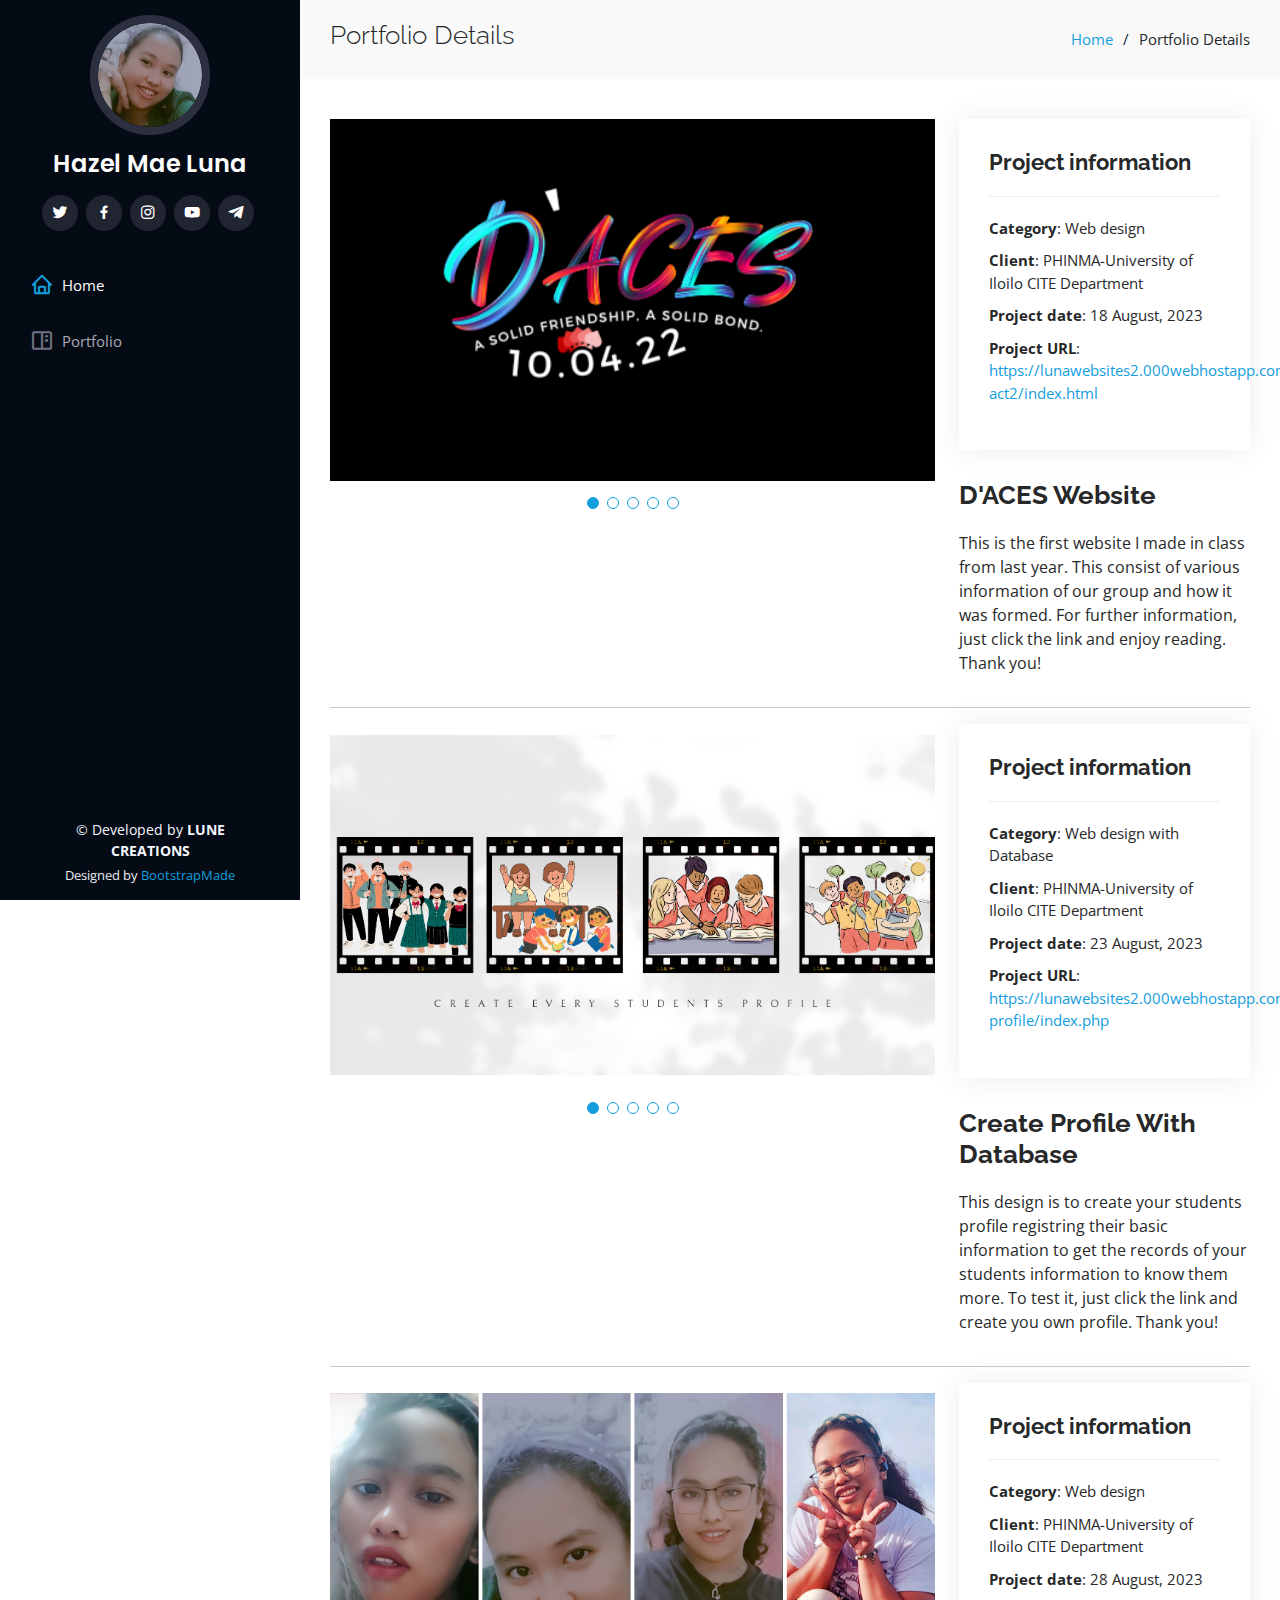
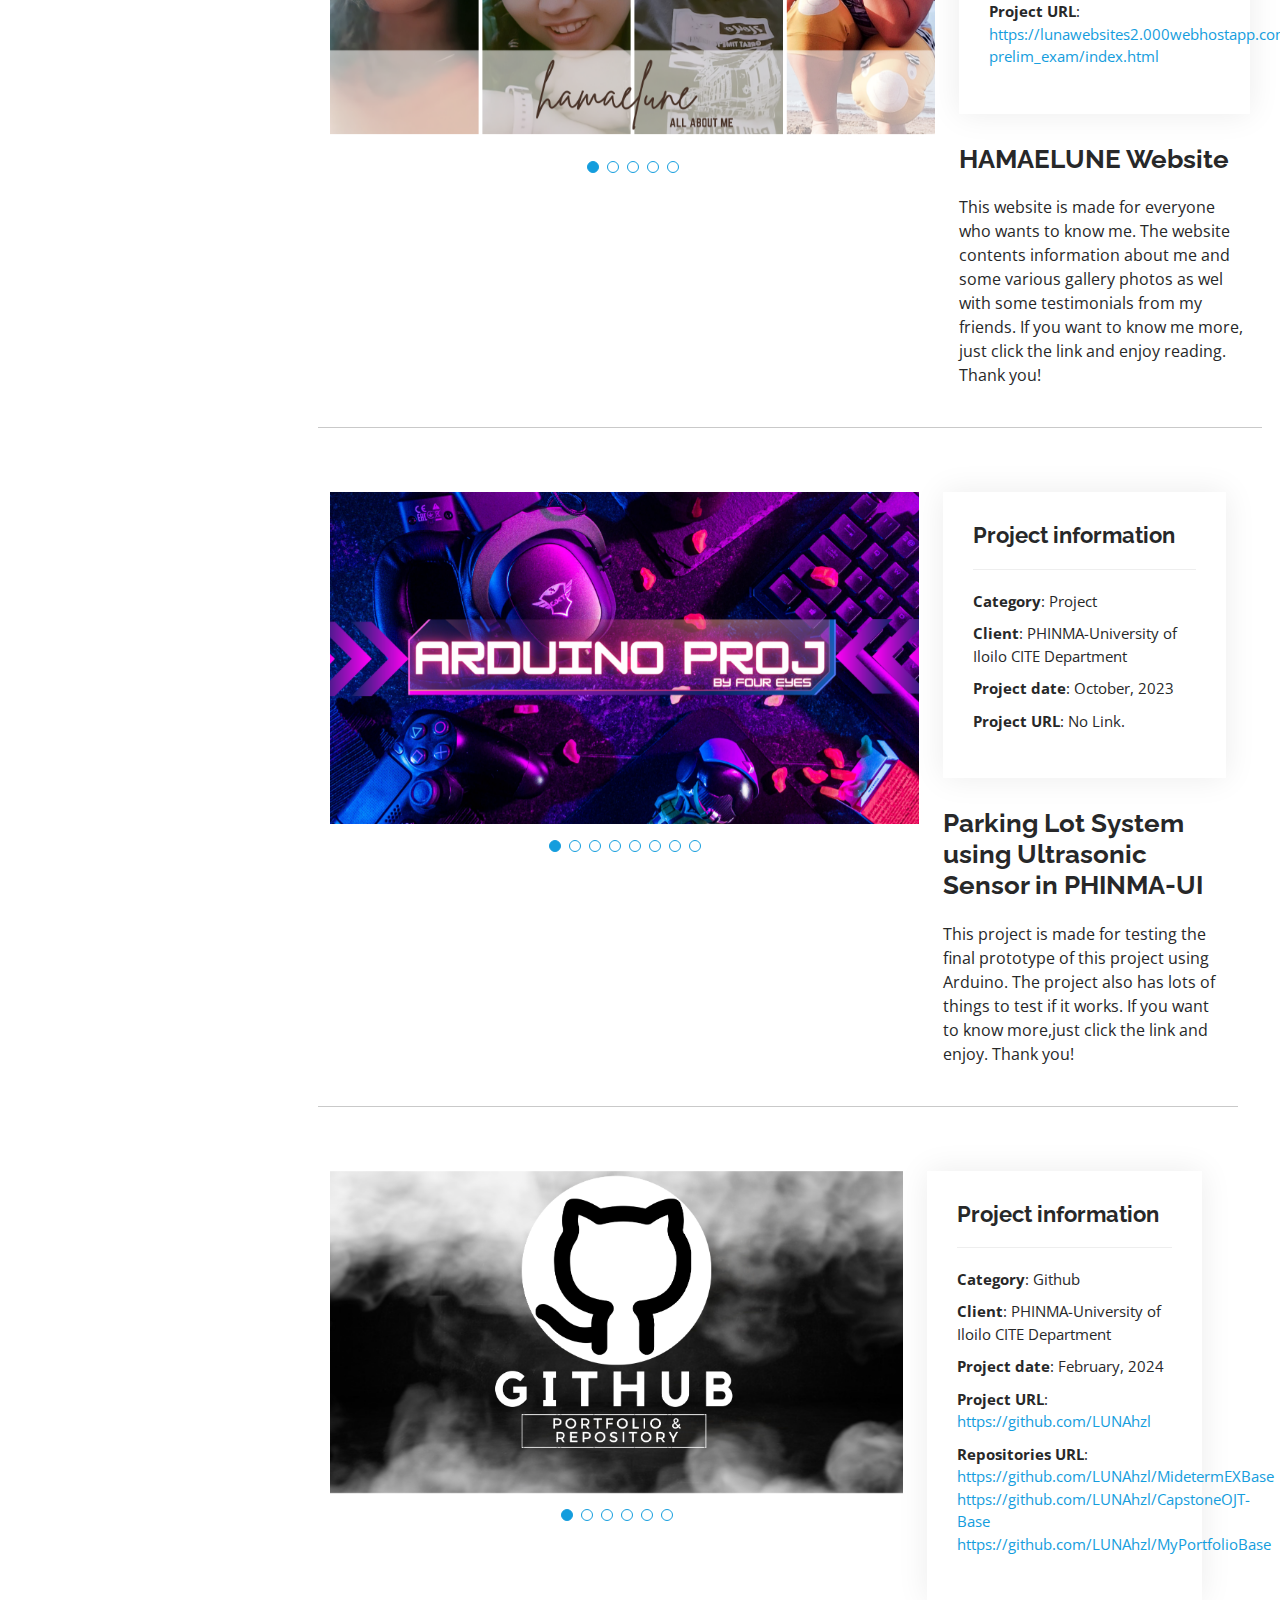
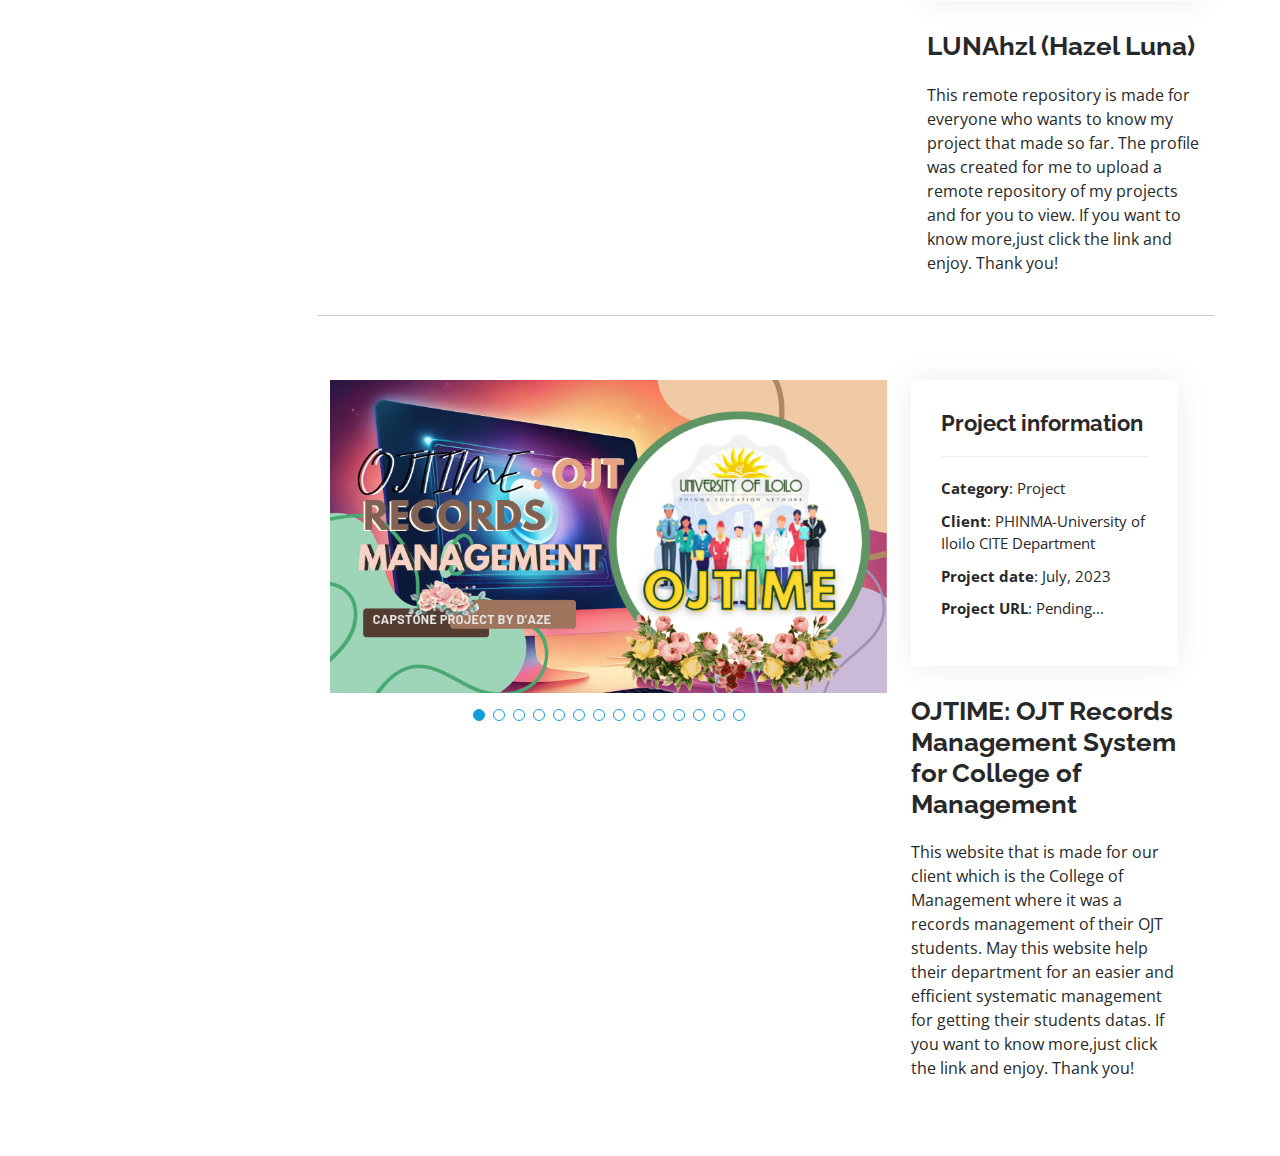
==== portfolio-details.html @ d36284cc "first commit" ====
<!DOCTYPE html>
<html lang="en">

<head>
  <meta charset="utf-8">
  <meta content="width=device-width, initial-scale=1.0" name="viewport">

  <title>HAZEL PORTFOLIO Details</title>
  <meta content="" name="description">
  <meta content="" name="keywords">

  <!-- Favicons -->
  <link href="assets/img/icon2.png" rel="icon">
  <link href="assets/img/icon1.png" rel="apple-touch-icon">

  <!-- Google Fonts -->
  <link href="https://fonts.googleapis.com/css?family=Open+Sans:300,300i,400,400i,600,600i,700,700i|Raleway:300,300i,400,400i,500,500i,600,600i,700,700i|Poppins:300,300i,400,400i,500,500i,600,600i,700,700i" rel="stylesheet">

  <!-- Vendor CSS Files -->
  <link href="assets/vendor/aos/aos.css" rel="stylesheet">
  <link href="assets/vendor/bootstrap/css/bootstrap.min.css" rel="stylesheet">
  <link href="assets/vendor/bootstrap-icons/bootstrap-icons.css" rel="stylesheet">
  <link href="assets/vendor/boxicons/css/boxicons.min.css" rel="stylesheet">
  <link href="assets/vendor/glightbox/css/glightbox.min.css" rel="stylesheet">
  <link href="assets/vendor/swiper/swiper-bundle.min.css" rel="stylesheet">

  <!-- Template Main CSS File -->
  <link href="assets/css/style.css" rel="stylesheet">

  <!-- =======================================================
  * Template Name: iPortfolio
  * Updated: Jul 27 2023 with Bootstrap v5.3.1
  * Template URL: https://bootstrapmade.com/iportfolio-bootstrap-portfolio-websites-template/
  * Author: BootstrapMade.com
  * License: https://bootstrapmade.com/license/
  ======================================================== -->
</head>

<body>

  <!-- ======= Mobile nav toggle button ======= -->
  <i class="bi bi-list mobile-nav-toggle d-xl-none"></i>

  <!-- ======= Header ======= -->
  <header id="header">
    <div class="d-flex flex-column">

      <div class="profile">
        <img src="assets/img/6-modified.png" alt="" class="img-fluid rounded-circle">
        <h1 class="text-light"><a href="index.html">Hazel Mae Luna</a></h1>
        <div class="social-links mt-3 text-center">
          <a href="https://twitter.com/hzlm_luna156" class="twitter"><i class="bx bxl-twitter"></i></a>
          <a href="https://www.facebook.com/jozel.km.21/" class="facebook"><i class="bx bxl-facebook"></i></a>
          <a href="https://instagram.com/hm_luna156/" class="instagram"><i class="bx bxl-instagram"></i></a>
          <a href="https://www.youtube.com/@luna_hzl21/" class="youtube"><i class="bx bxl-youtube"></i></a>
          <a href="https://t.me/hzl_luna21/" class="telegram"><i class="bx bxl-telegram"></i></a>
        </div>
      </div>

      <nav id="navbar" class="nav-menu navbar">
        <ul>
          <li><a href="index.html" class="nav-link scrollto active"><i class="bx bx-home"></i> <span>Home</span></a></li>
          <li><a href="#portfolio" class="nav-link scrollto"><i class="bx bx-book-content"></i> <span>Portfolio</span></a></li>
        </ul>
      </nav><!-- .nav-menu -->
    </div>
  </header><!-- End Header -->

  <main id="main">

    <!-- ======= Breadcrumbs ======= -->
    <section id="breadcrumbs" class="breadcrumbs">
      <div class="container">

        <div class="d-flex justify-content-between align-items-center">
          <h2>Portfolio Details</h2>
          <ol>
            <li><a href="index.php">Home</a></li>
            <li>Portfolio Details</li>
          </ol>
        </div>

      </div>
    </section><!-- End Breadcrumbs -->

    <!-- ======= Portfolio Details Section ======= -->
    <section id="portfolio-details" class="portfolio-details">
      <div class="container">

        <div class="row gy-4">

          <div class="col-lg-8">
            <div class="portfolio-details-slider swiper">
              <div class="swiper-wrapper align-items-center">

                <div class="swiper-slide">
                  <img src="assets/img/portfolio/4.png" alt="">
                </div>

                <div class="swiper-slide">
                  <img src="assets/img/portfolio/7.png" alt="">
                </div>

                <div class="swiper-slide">
                  <img src="assets/img/portfolio/10.png" alt="">
                </div>

                <div class="swiper-slide">
                  <img src="assets/img/portfolio/11.png" alt="">
                </div>

                <div class="swiper-slide">
                  <img src="assets/img/portfolio/12.png" alt="">
                </div>

              </div>
              <div class="swiper-pagination"></div>
            </div>

          </div>

          <div class="col-lg-4">
            <div class="portfolio-info">
              <h3>Project information</h3>
              <ul>
                <li><strong>Category</strong>: Web design</li>
                <li><strong>Client</strong>: PHINMA-University of Iloilo CITE Department</li>
                <li><strong>Project date</strong>: 18 August, 2023</li>
                <li><strong>Project URL</strong>: <a href="https://lunawebsites2.000webhostapp.com/act2/index.html">https://lunawebsites2.000webhostapp.com/
                  act2/index.html</a></li>
              </ul>
            </div>
            <div class="portfolio-description">
              <h2>D'ACES Website</h2>
              <p>
                This is the first website I made in class from last year. This consist of various information of our group and 
                how it was formed. For further information, just click the link and enjoy reading. Thank you!
              </p>
            </div>

            
          </div>

          
        </div>

        <hr></hr>
        <div class="row gy-4">

          <div class="col-lg-8">
            <div class="portfolio-details-slider swiper">
              <div class="swiper-wrapper align-items-center">

                <div class="swiper-slide">
                  <img src="assets/img/portfolio/18.png" alt="">
                </div>
                
                <div class="swiper-slide">
                  <img src="assets/img/portfolio/17.png" alt="">
                </div>

                <div class="swiper-slide">
                  <img src="assets/img/portfolio/8.png" alt="">
                </div>

                <div class="swiper-slide">
                  <img src="assets/img/portfolio/9.png" alt="">
                </div>

                <div class="swiper-slide">
                  <img src="assets/img/portfolio/16.png" alt="">
                </div>

              </div>
              <div class="swiper-pagination"></div>
            </div>

          </div>

          <div class="col-lg-4">
            <div class="portfolio-info">
              <h3>Project information</h3>
              <ul>
                <li><strong>Category</strong>: Web design with Database</li>
                <li><strong>Client</strong>: PHINMA-University of Iloilo CITE Department</li>
                <li><strong>Project date</strong>: 23 August, 2023</li>
                <li><strong>Project URL</strong>: <a href="https://lunawebsites2.000webhostapp.com/profile/index.php">https://lunawebsites2.000webhostapp.com/
                  profile/index.php</a></li>
              </ul>
            </div>
            <div class="portfolio-description">
              <h2>Create Profile With Database</h2>
              <p>
                This design is to create your students profile registring their basic information to get the records of your students
                information to know them more. To test it, just click the link and create you own profile. Thank you!
              </p>
            </div>

            
          </div>

          
        </div>

        <hr></hr>
        <div class="row gy-4">

          <div class="col-lg-8">
            <div class="portfolio-details-slider swiper">
              <div class="swiper-wrapper align-items-center">

                <div class="swiper-slide">
                  <img src="assets/img/portfolio/19.png" alt="">
                </div>

                <div class="swiper-slide">
                  <img src="assets/img/portfolio/5.png" alt="">
                </div>

                <div class="swiper-slide">
                  <img src="assets/img/portfolio/6.png" alt="">
                </div>

                <div class="swiper-slide">
                  <img src="assets/img/portfolio/21.png" alt="">
                </div>

                <div class="swiper-slide">
                  <img src="assets/img/portfolio/22.png" alt="">
                </div>

              </div>
              <div class="swiper-pagination"></div>
            </div>

          </div>

          <div class="col-lg-4">
            <div class="portfolio-info">
              <h3>Project information</h3>
              <ul>
                <li><strong>Category</strong>: Web design</li>
                <li><strong>Client</strong>: PHINMA-University of Iloilo CITE Department</li>
                <li><strong>Project date</strong>: 28 August, 2023</li>
                <li><strong>Project URL</strong>: <a href="https://lunawebsites2.000webhostapp.com/prelim_exam/index.html">https://lunawebsites2.000webhostapp.com/
                  prelim_exam/index.html</a></li>
              </ul>
            </div>
            <div class="portfolio-description">
              <h2>HAMAELUNE Website</h2>
              <p>
                This website is made for everyone who wants to know me. The website contents information about me and
                some various gallery photos as wel with some testimonials from my friends. If you want to know me more,
                just click the link and enjoy reading. Thank you!
              </p>
            </div>

            
          </div>

          <hr></hr>
        <div class="row gy-4">

          <div class="col-lg-8">
            <div class="portfolio-details-slider swiper">
              <div class="swiper-wrapper align-items-center">

                <div class="swiper-slide">
                  <img src="assets/img/portfolio/arduino.png" alt="">
                </div>

                <div class="swiper-slide">
                  <img src="assets/img/portfolio/ard1.png" alt="">
                </div>

                <div class="swiper-slide">
                  <img src="assets/img/portfolio/ard2.png" alt="">
                </div>

                <div class="swiper-slide">
                  <img src="assets/img/portfolio/ard3.png" alt="">
                </div>

                <div class="swiper-slide">
                  <img src="assets/img/portfolio/ard5.png" alt="">
                </div>

                <div class="swiper-slide">
                  <img src="assets/img/portfolio/ard6.png" alt="">
                </div>

                <div class="swiper-slide">
                  <img src="assets/img/portfolio/ard4.png" alt="">
                </div>

                <div class="swiper-slide">
                  <img src="assets/img/portfolio/ard7.png" alt="">
                </div>

              </div>
              <div class="swiper-pagination"></div>
            </div>

          </div>

          <div class="col-lg-4">
            <div class="portfolio-info">
              <h3>Project information</h3>
              <ul>
                <li><strong>Category</strong>: Project</li>
                <li><strong>Client</strong>: PHINMA-University of Iloilo CITE Department</li>
                <li><strong>Project date</strong>: October, 2023</li>
                <li><strong>Project URL</strong>: <a href=""></a>No Link.</li>
              </ul>
            </div>
            <div class="portfolio-description">
              <h2>Parking Lot System using Ultrasonic Sensor in PHINMA-UI</h2>
              <p>
                This project is made for testing the final prototype of this project using Arduino. The 
                project also has lots of things to test if it works. If you want to know more,just click the link and enjoy. Thank you!
              </p>
            </div>

            
          </div>

          <hr></hr>
        <div class="row gy-4">

          <div class="col-lg-8">
            <div class="portfolio-details-slider swiper">
              <div class="swiper-wrapper align-items-center">

                <div class="swiper-slide">
                  <img src="assets/img/portfolio/gh.png" alt="">
                </div>

                <div class="swiper-slide">
                  <img src="assets/img/portfolio/p3.png" alt="">
                </div>

                <div class="swiper-slide">
                  <img src="assets/img/portfolio/p2.png" alt="">
                </div>

                <div class="swiper-slide">
                  <img src="assets/img/portfolio/gh2.png" alt="">
                </div>

                <div class="swiper-slide">
                  <img src="assets/img/portfolio/gh1.png" alt="">
                </div>

                <div class="swiper-slide">
                  <img src="assets/img/portfolio/p1.png" alt="">
                </div>

              </div>
              <div class="swiper-pagination"></div>
            </div>

          </div>

          <div class="col-lg-4">
            <div class="portfolio-info">
              <h3>Project information</h3>
              <ul>
                <li><strong>Category</strong>: Github</li>
                <li><strong>Client</strong>: PHINMA-University of Iloilo CITE Department</li>
                <li><strong>Project date</strong>: February, 2024</li>
                <li><strong>Project URL</strong>: <a href="https://github.com/LUNAhzl">https://github.com/LUNAhzl</a></li>
                <li><strong>Repositories URL</strong>: <a href="https://github.com/LUNAhzl/MidetermEXBase">https://github.com/LUNAhzl/MidetermEXBase</a></br><a href="https://github.com/LUNAhzl/CapstoneOJT-Base">https://github.com/LUNAhzl/CapstoneOJT-Base</a></br><a href="https://github.com/LUNAhzl/MyPortfolioBase">https://github.com/LUNAhzl/MyPortfolioBase</a></li>
              </ul>
            </div>
            <div class="portfolio-description">
              <h2>LUNAhzl (Hazel Luna)</h2>
              <p>
                This remote repository is made for everyone who wants to know my project that made so far. The profile was created for me to upload a remote
                repository of my projects and for you to view. If you want to know more,just click the link and enjoy. Thank you!
              </p>
            </div>

            
          </div>

          <hr></hr>
        <div class="row gy-4">

          <div class="col-lg-8">
            <div class="portfolio-details-slider swiper">
              <div class="swiper-wrapper align-items-center">

                <div class="swiper-slide">
                  <img src="assets/img/portfolio/ojtss.png" alt="">
                </div>

                <div class="swiper-slide">
                  <img src="assets/img/portfolio/ojt1.png" alt="">
                </div>

                <div class="swiper-slide">
                  <img src="assets/img/portfolio/ojt2.png" alt="">
                </div>

                <div class="swiper-slide">
                  <img src="assets/img/portfolio/ojt3.png" alt="">
                </div>

                <div class="swiper-slide">
                  <img src="assets/img/portfolio/ojt4.png" alt="">
                </div>

                <div class="swiper-slide">
                  <img src="assets/img/portfolio/ojt5.png" alt="">
                </div>

                <div class="swiper-slide">
                  <img src="assets/img/portfolio/ojt6.png" alt="">
                </div>

                <div class="swiper-slide">
                  <img src="assets/img/portfolio/ojt7.png" alt="">
                </div>

                <div class="swiper-slide">
                  <img src="assets/img/portfolio/ojt8.png" alt="">
                </div>

                <div class="swiper-slide">
                  <img src="assets/img/portfolio/ojt9.png" alt="">
                </div>

                <div class="swiper-slide">
                  <img src="assets/img/portfolio/ojt10.png" alt="">
                </div>

                <div class="swiper-slide">
                  <img src="assets/img/portfolio/ojt11.png" alt="">
                </div>

                <div class="swiper-slide">
                  <img src="assets/img/portfolio/ojt12.png" alt="">
                </div>

                <div class="swiper-slide">
                  <img src="assets/img/portfolio/ojt13.png" alt="">
                </div>

              </div>
              <div class="swiper-pagination"></div>
            </div>

          </div>

          <div class="col-lg-4">
            <div class="portfolio-info">
              <h3>Project information</h3>
              <ul>
                <li><strong>Category</strong>: Project</li>
                <li><strong>Client</strong>: PHINMA-University of Iloilo CITE Department</li>
                <li><strong>Project date</strong>: July, 2023</li>
                <li><strong>Project URL</strong>: <a href=""></a>Pending...</li>
              </ul>
            </div>
            <div class="portfolio-description">
              <h2>OJTIME: OJT Records Management System for College of Management</h2>
              <p>
                This website that is made for our client which is the College of Management where it was 
                a records management of their OJT students. May this website help their department for an 
                easier and efficient systematic management for getting their students datas. If you want to 
                know more,just click the link and enjoy. Thank you!
              </p>
            </div>

            
          </div>


          
        </div>

      </div>
    </section><!-- End Portfolio Details Section -->

  </main><!-- End #main -->

  <!-- ======= Footer ======= -->
  <footer id="footer">
    <div class="container">
      <div class="copyright">
        &copy; Developed by <strong><span>LUNE CREATIONS</span></strong>
      </div>
      <div class="credits">
        <!-- All the links in the footer should remain intact. -->
        <!-- You can delete the links only if you purchased the pro version. -->
        <!-- Licensing information: https://bootstrapmade.com/license/ -->
        <!-- Purchase the pro version with working PHP/AJAX contact form: https://bootstrapmade.com/iportfolio-bootstrap-portfolio-websites-template/ -->
        Designed by <a href="https://bootstrapmade.com/">BootstrapMade</a>
      </div>
    </div>
  </footer><!-- End  Footer -->

  <a href="#" class="back-to-top d-flex align-items-center justify-content-center"><i class="bi bi-arrow-up-short"></i></a>

  <!-- Vendor JS Files -->
  <script src="assets/vendor/purecounter/purecounter_vanilla.js"></script>
  <script src="assets/vendor/aos/aos.js"></script>
  <script src="assets/vendor/bootstrap/js/bootstrap.bundle.min.js"></script>
  <script src="assets/vendor/glightbox/js/glightbox.min.js"></script>
  <script src="assets/vendor/isotope-layout/isotope.pkgd.min.js"></script>
  <script src="assets/vendor/swiper/swiper-bundle.min.js"></script>
  <script src="assets/vendor/typed.js/typed.umd.js"></script>
  <script src="assets/vendor/waypoints/noframework.waypoints.js"></script>
  <script src="assets/vendor/php-email-form/validate.js"></script>

  <!-- Template Main JS File -->
  <script src="assets/js/main.js"></script>

</body>

</html>
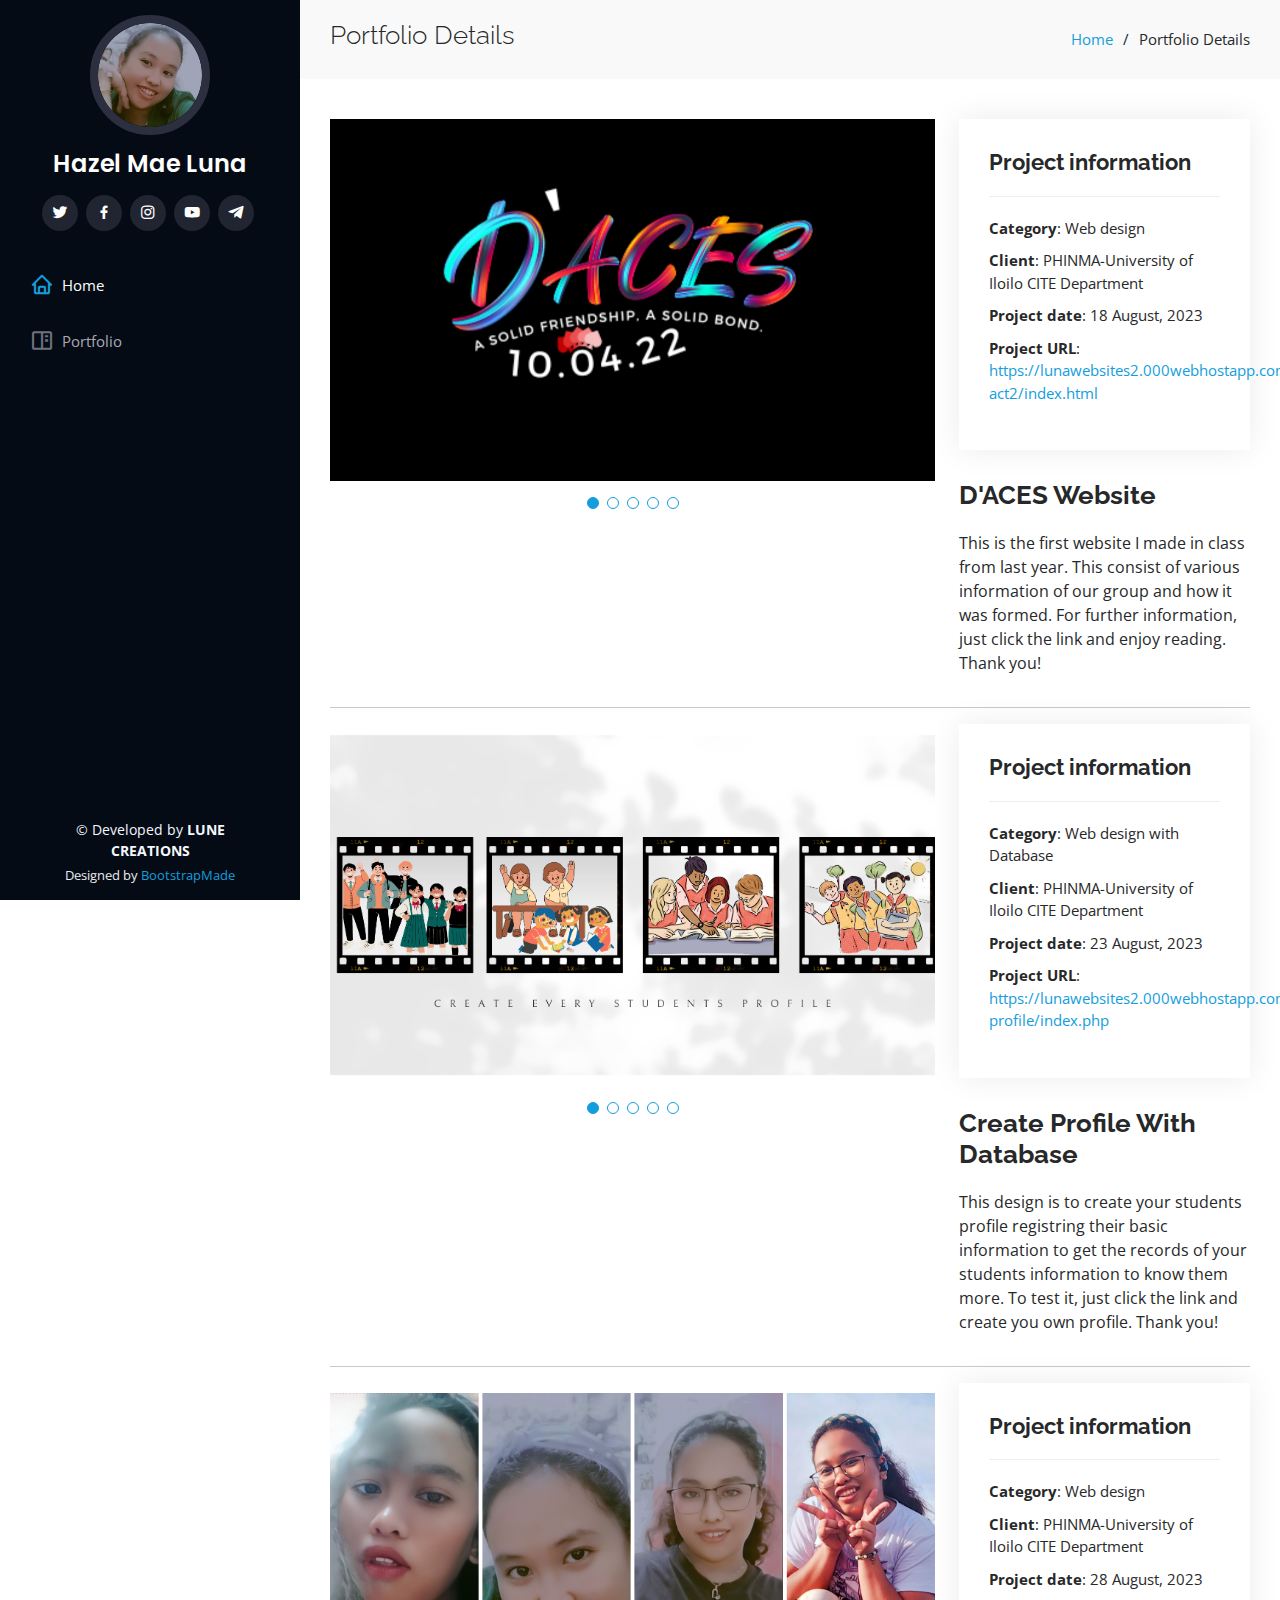
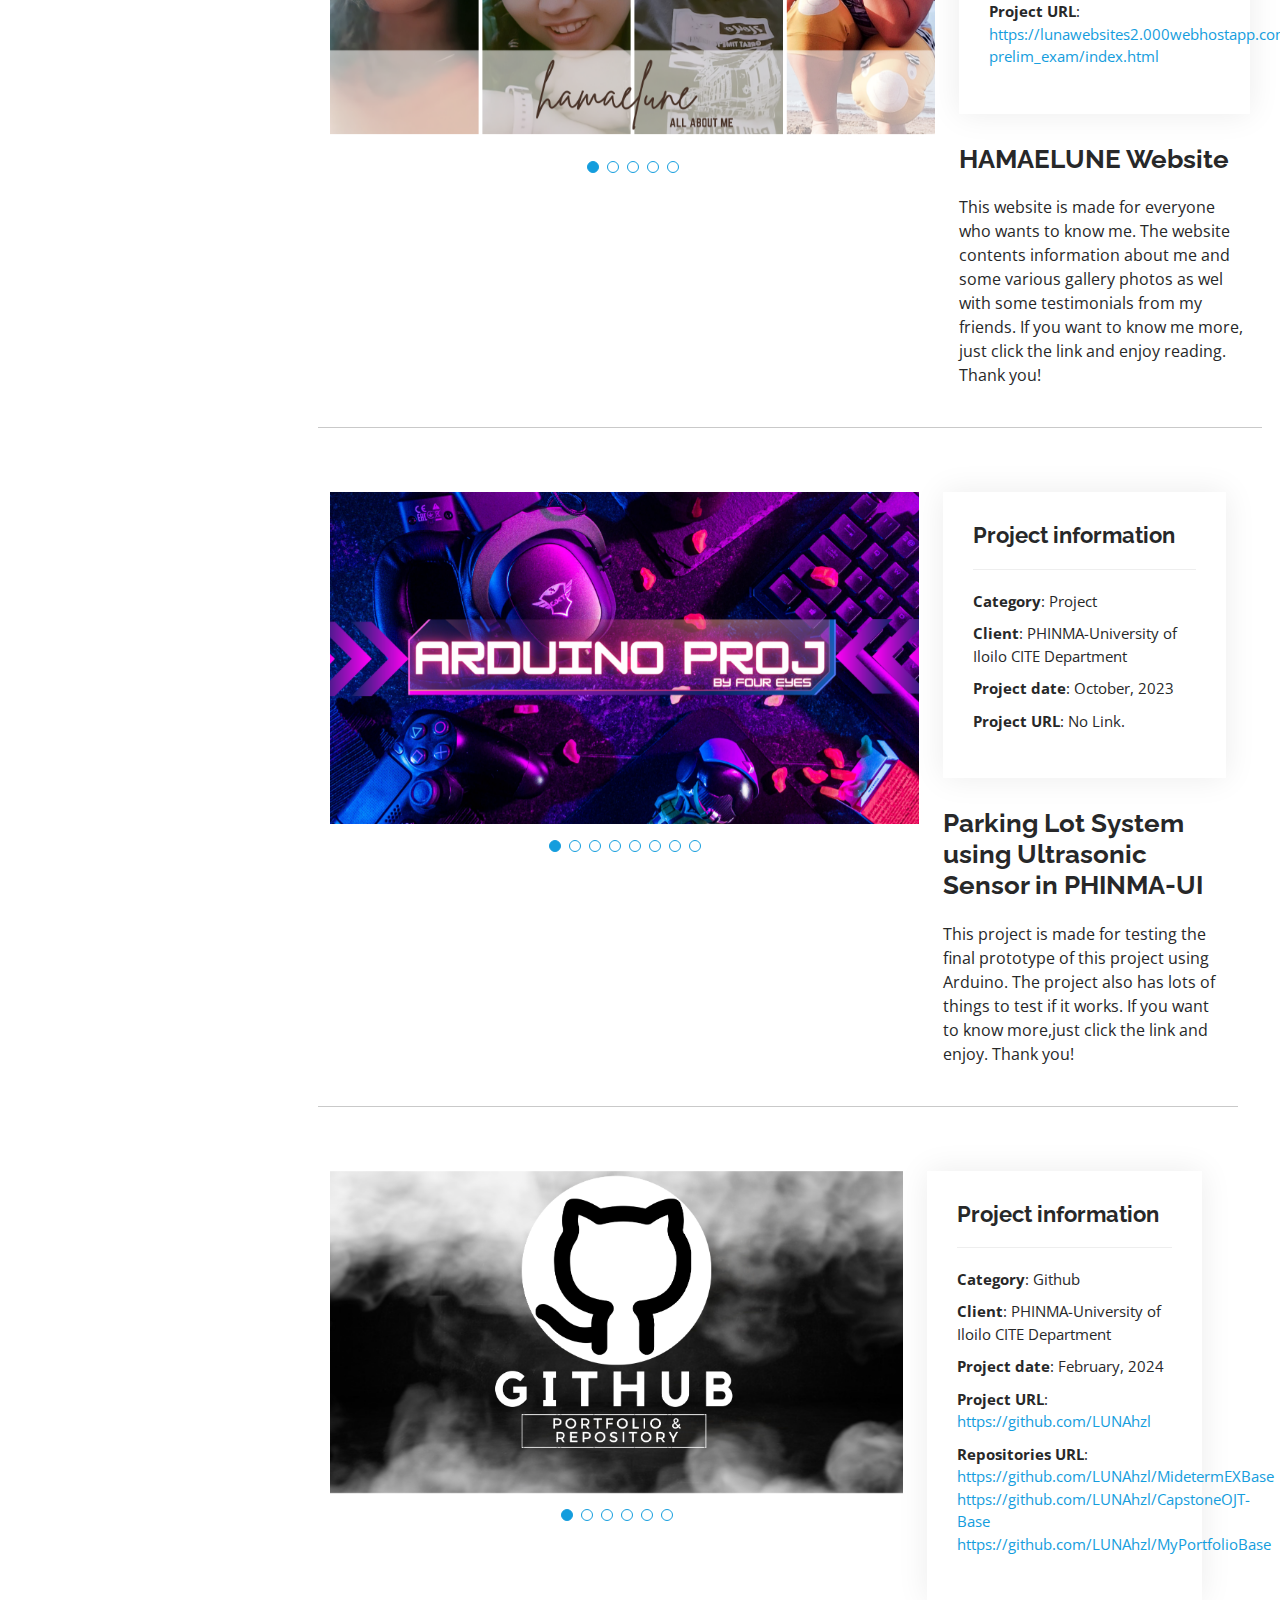
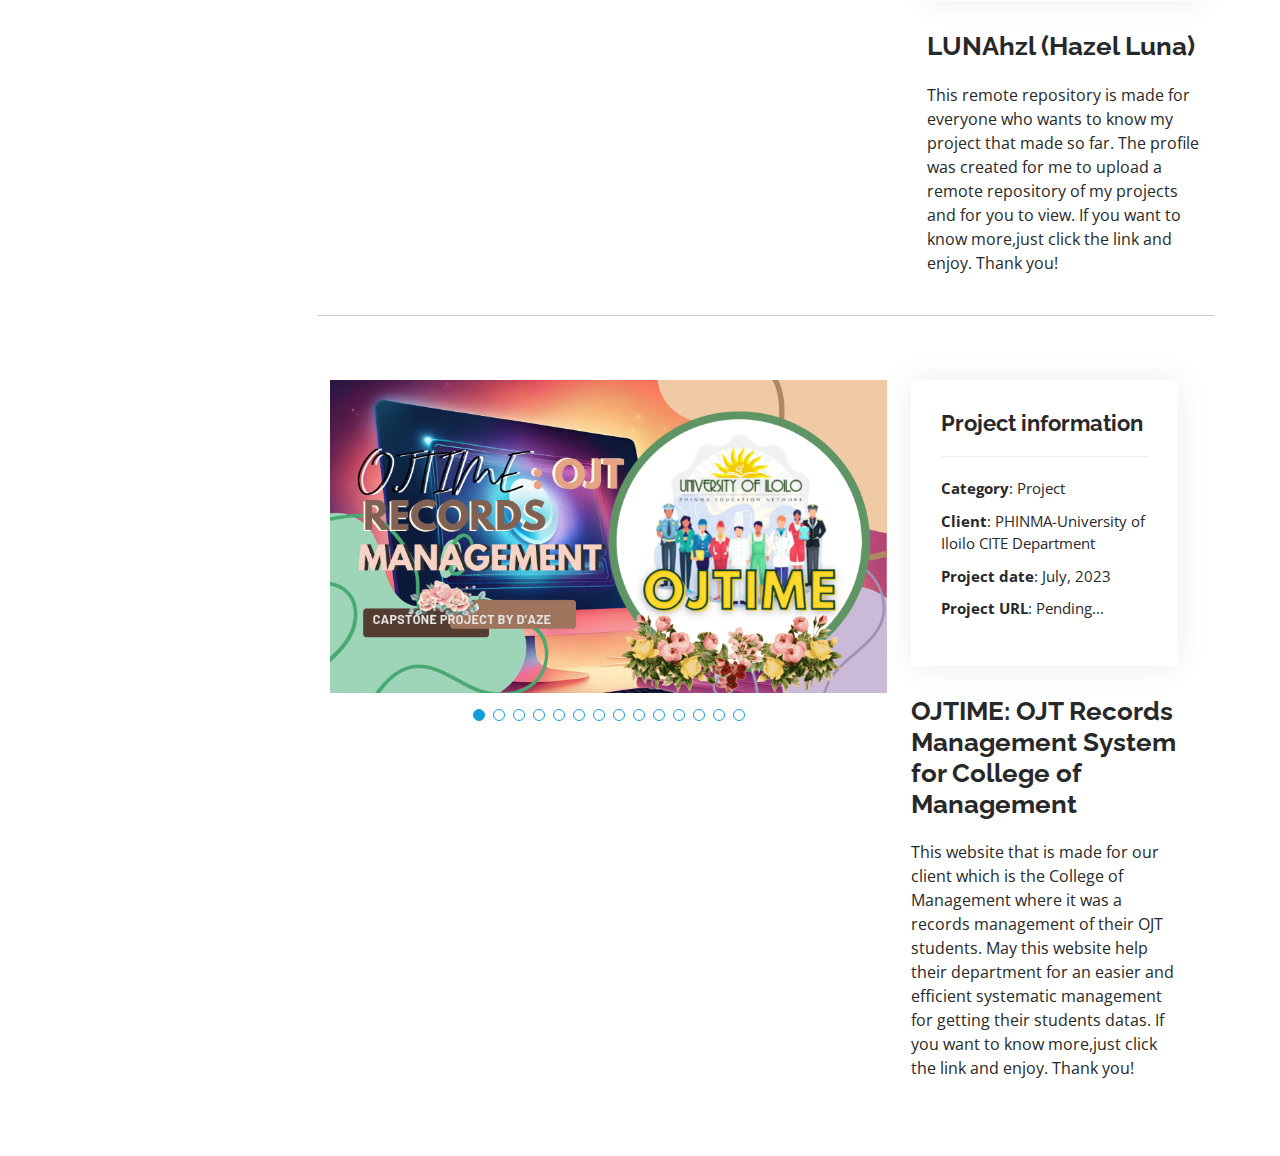
==== commit 8fc32faf: "Update portfolio-details.html" ====
--- a/portfolio-details.html
+++ b/portfolio-details.html
@@ -336,11 +336,11 @@
                 </div>
 
                 <div class="swiper-slide">
-                  <img src="assets/img/portfolio/p3.png" alt="">
-                </div>
-
-                <div class="swiper-slide">
-                  <img src="assets/img/portfolio/p2.png" alt="">
+                  <img src="assets/img/portfolio/p6.png" alt="">
+                </div>
+
+                <div class="swiper-slide">
+                  <img src="assets/img/portfolio/p5.png" alt="">
                 </div>
 
                 <div class="swiper-slide">
@@ -352,7 +352,7 @@
                 </div>
 
                 <div class="swiper-slide">
-                  <img src="assets/img/portfolio/p1.png" alt="">
+                  <img src="assets/img/portfolio/p4.png" alt="">
                 </div>
 
               </div>
